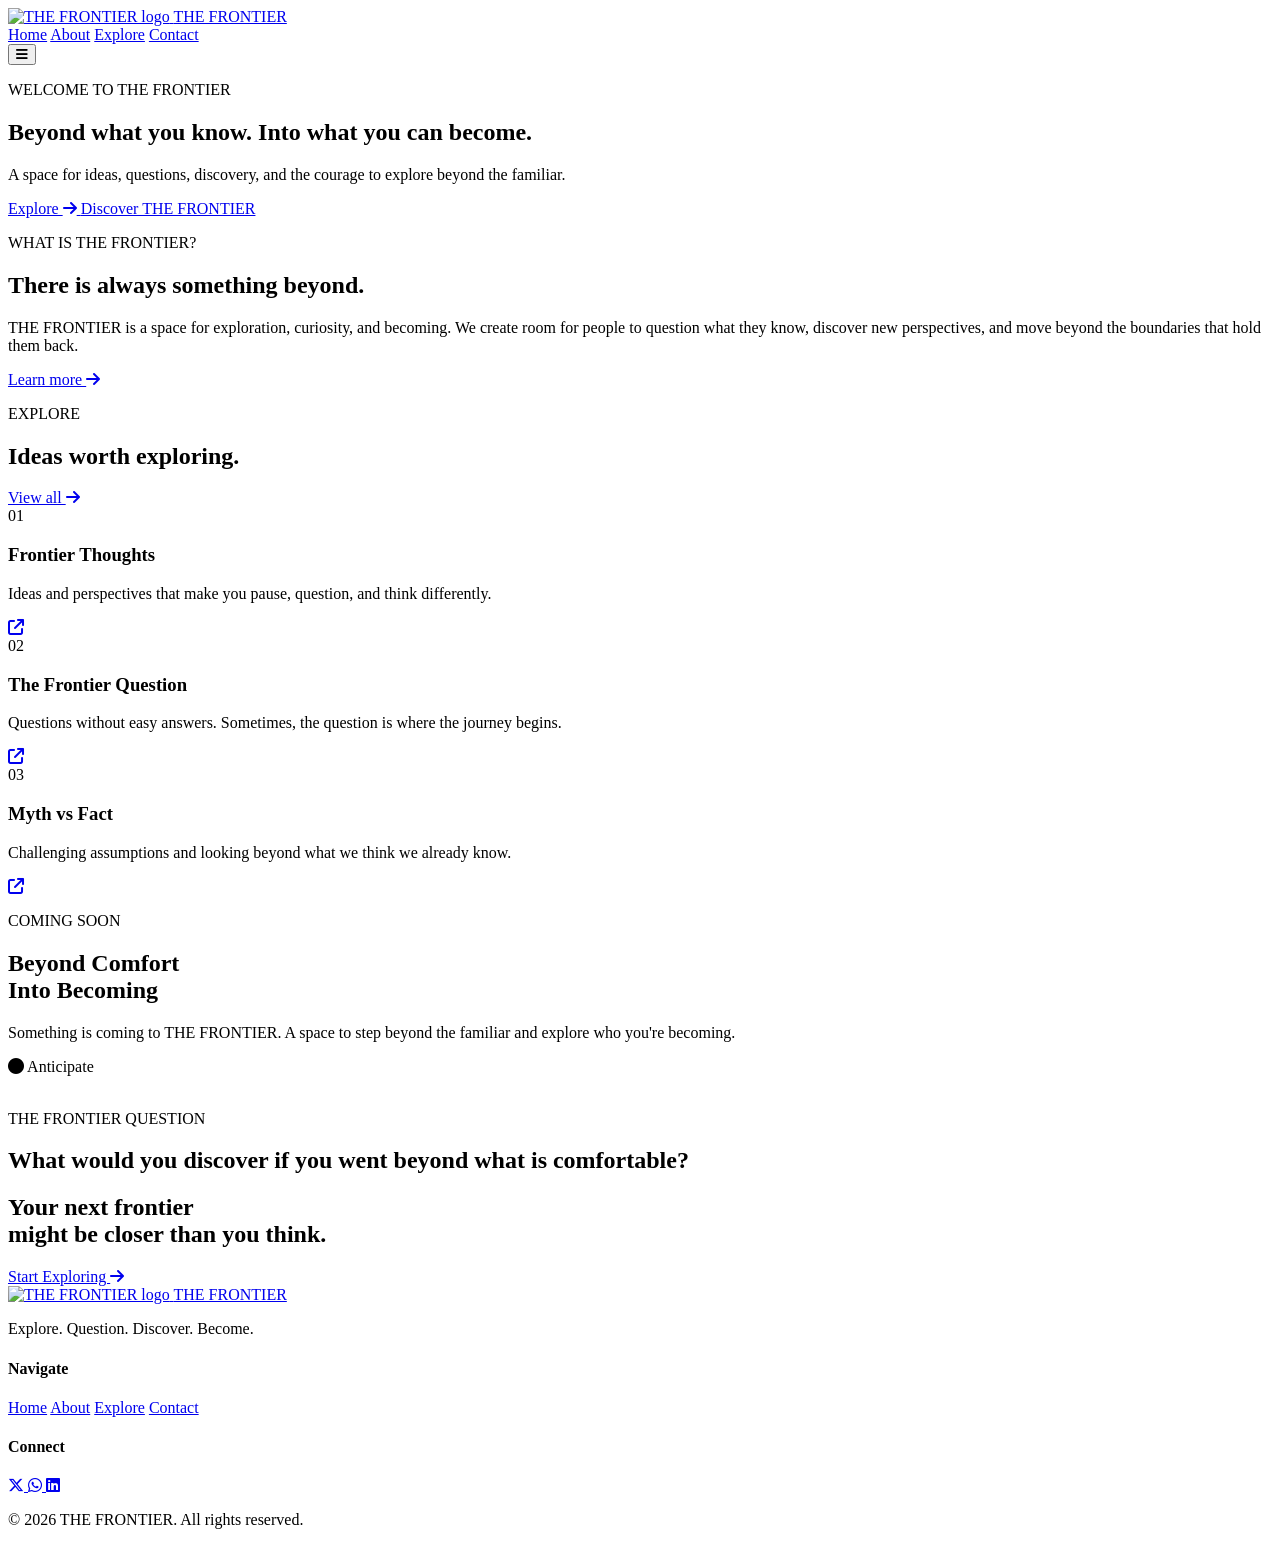
==== index.html @ 78a6743c "Add files via upload" ====
<!DOCTYPE html>
<html lang="en">
<head>
    <meta charset="UTF-8">
    <meta name="viewport" content="width=device-width, initial-scale=1.0">

    <title>THE FRONTIER</title>
    <meta name="description" content="THE FRONTIER - A space to explore, question, discover, and become.">

    <link rel="preconnect" href="https://fonts.googleapis.com">
    <link rel="preconnect" href="https://fonts.gstatic.com" crossorigin>
    <link href="https://fonts.googleapis.com/css2?family=Poppins:wght@400;500;600;700&display=swap" rel="stylesheet">

    <link rel="stylesheet" href="https://cdnjs.cloudflare.com/ajax/libs/font-awesome/6.7.2/css/all.min.css">

    <link rel="stylesheet" href="css/style.css">
</head>

<body>

    <header class="site-header">
        <div class="container nav-container">

            <a href="index.html" class="logo">
                <img src="assets/images/logo.png" alt="THE FRONTIER logo">
                <span>THE FRONTIER</span>
            </a>

            <nav class="main-nav">
                <a href="index.html" class="active">Home</a>
                <a href="about.html">About</a>
                <a href="explore.html">Explore</a>
                <a href="contact.html">Contact</a>
            </nav>

            <button class="menu-toggle" aria-label="Open navigation menu">
                <i class="fa-solid fa-bars"></i>
            </button>

        </div>
    </header>


    <main>

        <section class="hero">
            <div class="container hero-content">

                <p class="eyebrow">WELCOME TO THE FRONTIER</p>

                <h1>
                    Beyond what you know.
                    <span>Into what you can become.</span>
                </h1>

                <p class="hero-text">
                    A space for ideas, questions, discovery, and the courage
                    to explore beyond the familiar.
                </p>

                <div class="hero-buttons">
                    <a href="explore.html" class="btn btn-primary">
                        Explore
                        <i class="fa-solid fa-arrow-right"></i>
                    </a>

                    <a href="about.html" class="btn btn-secondary">
                        Discover THE FRONTIER
                    </a>
                </div>

            </div>
        </section>

        <section class="intro section">
            <div class="container intro-grid">

                <div>
                    <p class="section-label">WHAT IS THE FRONTIER?</p>

                    <h2>
                        There is always something
                        <span>beyond.</span>
                    </h2>
                </div>

                <div class="intro-text">
                    <p>
                        THE FRONTIER is a space for exploration, curiosity,
                        and becoming. We create room for people to question
                        what they know, discover new perspectives, and move
                        beyond the boundaries that hold them back.
                    </p>

                    <a href="about.html" class="text-link">
                        Learn more
                        <i class="fa-solid fa-arrow-right"></i>
                    </a>
                </div>

            </div>
        </section>


        <section class="explore section">
            <div class="container">

                <div class="section-heading">
                    <div>
                        <p class="section-label">EXPLORE</p>
                        <h2>Ideas worth exploring.</h2>
                    </div>

                    <a href="explore.html" class="text-link">
                        View all
                        <i class="fa-solid fa-arrow-right"></i>
                    </a>
                </div>


                <div class="explore-grid">

                    <article class="explore-card">
                        <span class="card-number">01</span>

                        <h3>Frontier Thoughts</h3>

                        <p>
                            Ideas and perspectives that make you pause,
                            question, and think differently.
                        </p>

                        <a href="explore.html" aria-label="Explore Frontier Thoughts">
                            <i class="fa-solid fa-arrow-up-right-from-square"></i>
                        </a>
                    </article>


                    <article class="explore-card">
                        <span class="card-number">02</span>

                        <h3>The Frontier Question</h3>

                        <p>
                            Questions without easy answers. Sometimes,
                            the question is where the journey begins.
                        </p>

                        <a href="explore.html" aria-label="Explore Frontier Questions">
                            <i class="fa-solid fa-arrow-up-right-from-square"></i>
                        </a>
                    </article>


                    <article class="explore-card">
                        <span class="card-number">03</span>

                        <h3>Myth vs Fact</h3>

                        <p>
                            Challenging assumptions and looking beyond
                            what we think we already know.
                        </p>

                        <a href="explore.html" aria-label="Explore Myth vs Fact">
                            <i class="fa-solid fa-arrow-up-right-from-square"></i>
                        </a>
                    </article>

                </div>

            </div>
        </section>


        <section class="program section">
            <div class="container">

                <div class="program-card">

                    <div class="program-content">
                        <p class="section-label">COMING SOON</p>

                        <h2>Beyond Comfort<br>Into Becoming</h2>

                        <p>
                            Something is coming to THE FRONTIER.
                            A space to step beyond the familiar and
                            explore who you're becoming.
                        </p>

                        <span class="program-status">
                            <i class="fa-solid fa-circle"></i>
                            Anticipate
                        </span>
                    </div>

                    <div class="program-mark">
                        <img src="assets/images/logo.png" alt="">
                    </div>

                </div>

            </div>
        </section>


        <section class="question section">
            <div class="container question-content">

                <p class="section-label">THE FRONTIER QUESTION</p>

                <h2>
                    What would you discover
                    if you went beyond
                    what is comfortable?
                </h2>

            </div>
        </section>


        <section class="cta section">
            <div class="container cta-content">

                <h2>Your next frontier<br>might be closer than you think.</h2>

                <a href="explore.html" class="btn btn-primary">
                    Start Exploring
                    <i class="fa-solid fa-arrow-right"></i>
                </a>

            </div>
        </section>

    </main>


    <footer class="site-footer">
        <div class="container footer-content">

            <div class="footer-brand">
                <a href="index.html" class="logo">
                    <img src="assets/images/logo.png" alt="THE FRONTIER logo">
                    <span>THE FRONTIER</span>
                </a>

                <p>
                    Explore. Question. Discover. Become.
                </p>
            </div>


            <div class="footer-links">
                <h4>Navigate</h4>

                <a href="index.html">Home</a>
                <a href="about.html">About</a>
                <a href="explore.html">Explore</a>
                <a href="contact.html">Contact</a>
            </div>


            <div class="footer-socials">
                <h4>Connect</h4>

                <div class="social-icons">

                    <a href="#" aria-label="X">
                        <i class="fa-brands fa-x-twitter"></i>
                    </a>

                    <a href="#" aria-label="WhatsApp">
                        <i class="fa-brands fa-whatsapp"></i>
                    </a>

                    <a href="#" aria-label="LinkedIn">
                        <i class="fa-brands fa-linkedin"></i>
                    </a>

                </div>
            </div>

        </div>

        <div class="container footer-bottom">
            <p>&copy; 2026 THE FRONTIER. All rights reserved.</p>
        </div>
    </footer>

    <script src="js/script.js"></script>

</body>
</html>
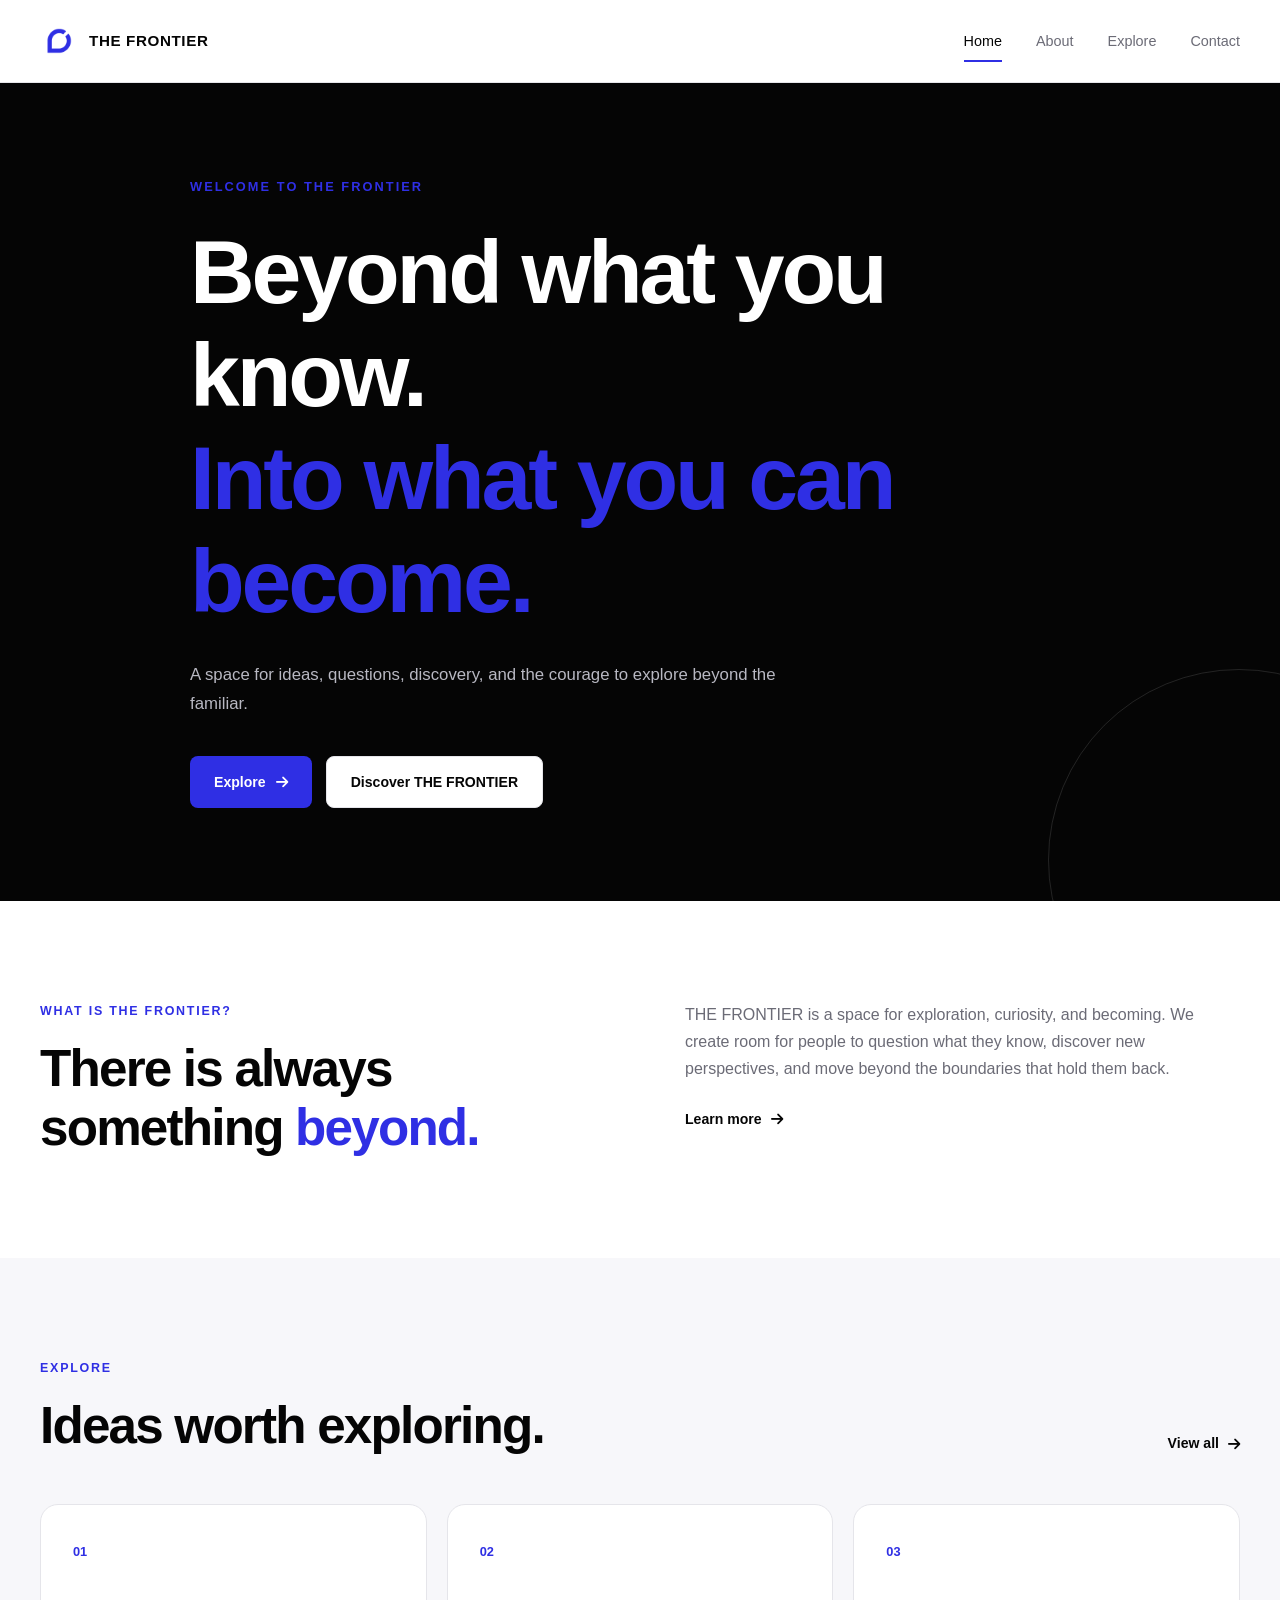
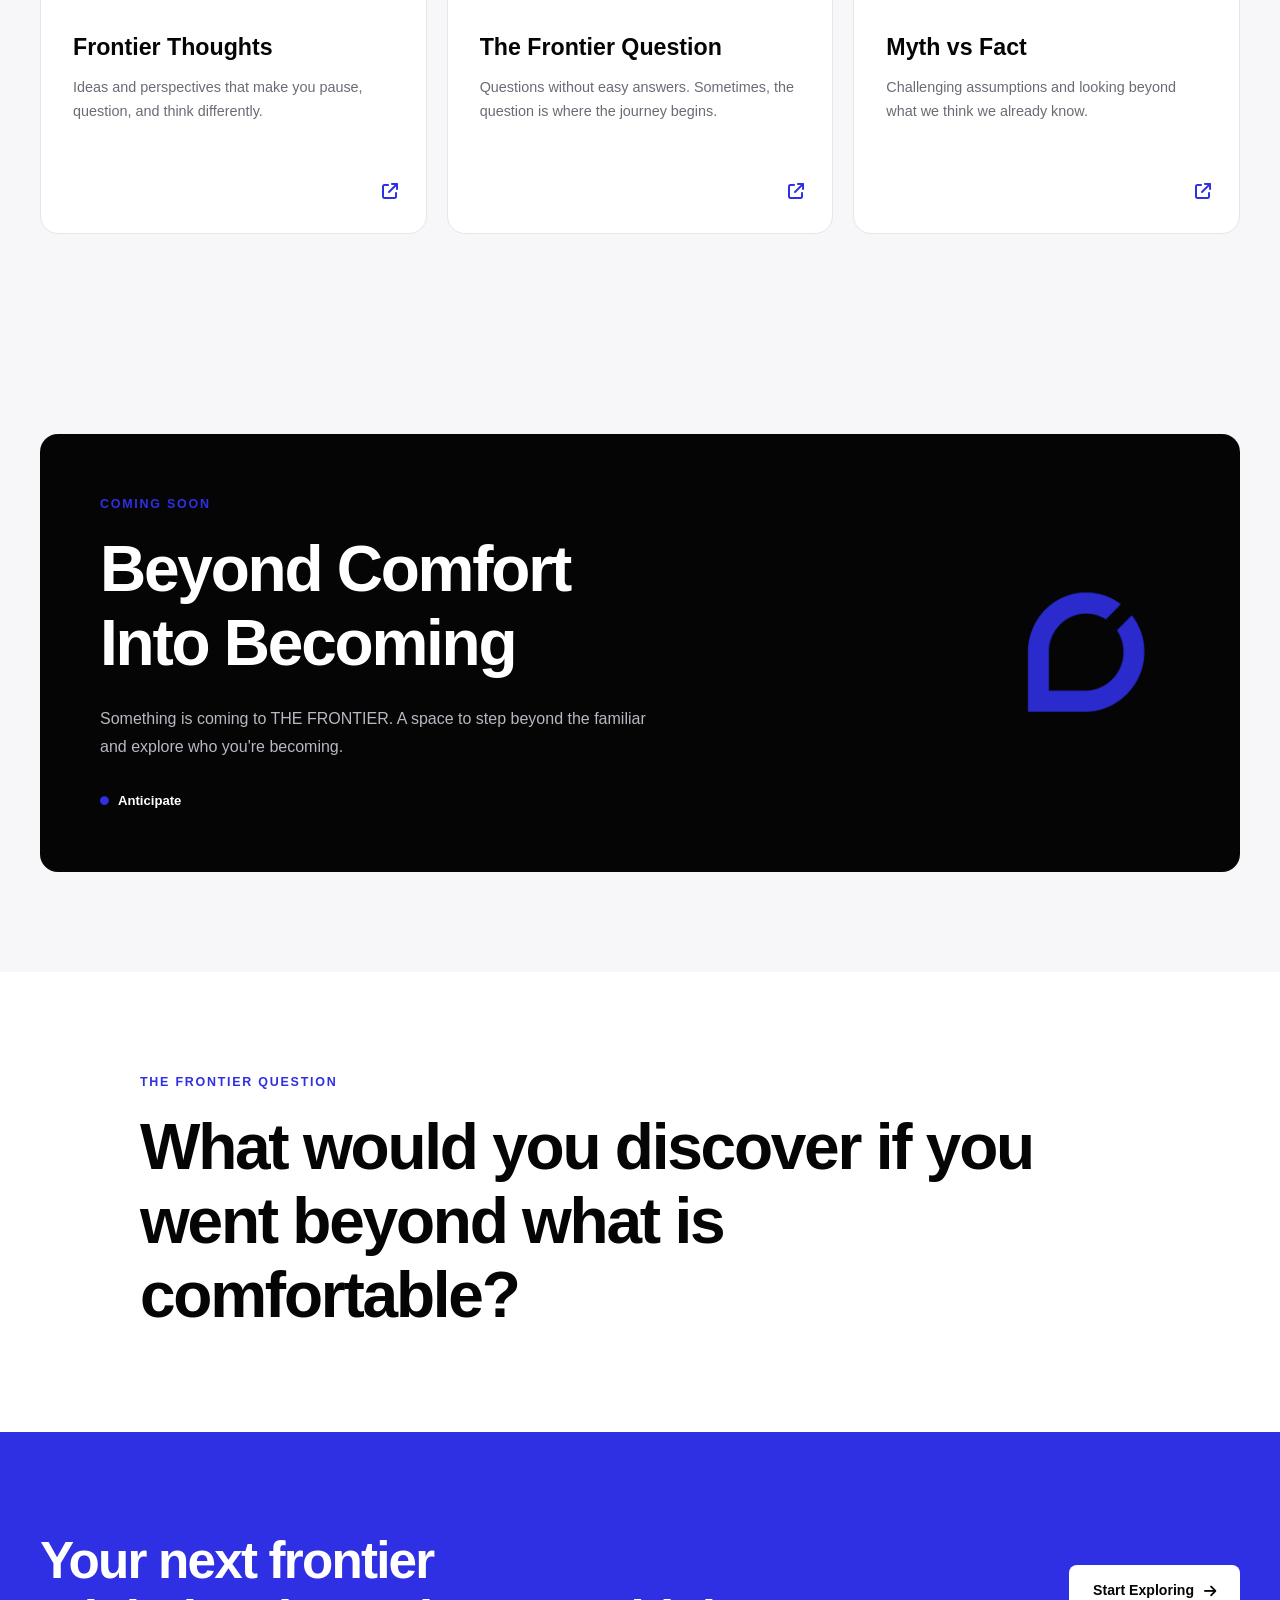
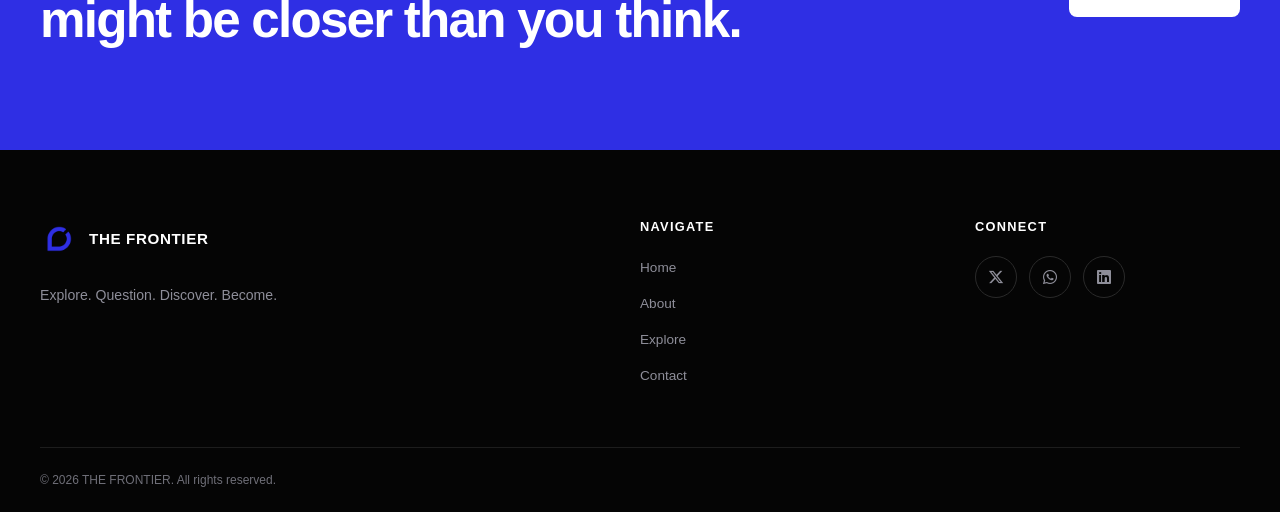
==== commit 96e8b578: "Update index.html" ====
--- a/index.html
+++ b/index.html
@@ -10,6 +10,7 @@
     <link rel="preconnect" href="https://fonts.googleapis.com">
     <link rel="preconnect" href="https://fonts.gstatic.com" crossorigin>
     <link href="https://fonts.googleapis.com/css2?family=Poppins:wght@400;500;600;700&display=swap" rel="stylesheet">
+    <link rel="icon" type="image/png" href="assets/images/logo.png">
 
     <link rel="stylesheet" href="https://cdnjs.cloudflare.com/ajax/libs/font-awesome/6.7.2/css/all.min.css">
 
--- a/css/style.css
+++ b/css/style.css
@@ -0,0 +1,1067 @@
+:root {
+    --royal-blue: #2F2FE4;
+    --black: #050505;
+    --white: #FFFFFF;
+    --light-bg: #F7F7FA;
+    --gray: #6B6B76;
+    --border: #E5E5EA;
+
+    --container: 1200px;
+    --radius: 18px;
+
+    --transition: 0.3s ease;
+}
+
+* {
+    margin: 0;
+    padding: 0;
+    box-sizing: border-box;
+}
+
+html {
+    scroll-behavior: smooth;
+}
+
+body {
+    font-family: "Poppins", sans-serif;
+    background: var(--white);
+    color: var(--black);
+    line-height: 1.7;
+    overflow-x: hidden;
+}
+
+img {
+    max-width: 100%;
+    display: block;
+}
+
+a {
+    color: inherit;
+    text-decoration: none;
+}
+
+button,
+input,
+textarea {
+    font: inherit;
+}
+
+button {
+    border: none;
+    background: none;
+    cursor: pointer;
+}
+
+.container {
+    width: min(100% - 40px, var(--container));
+    margin-inline: auto;
+}
+
+.section {
+    padding: 100px 0;
+}
+
+.section-label {
+    color: var(--royal-blue);
+    font-size: 0.78rem;
+    font-weight: 700;
+    letter-spacing: 0.14em;
+    margin-bottom: 18px;
+}
+
+.eyebrow {
+    color: var(--royal-blue);
+    font-size: 0.8rem;
+    font-weight: 700;
+    letter-spacing: 0.16em;
+    margin-bottom: 24px;
+}
+
+h1,
+h2,
+h3,
+h4 {
+    line-height: 1.15;
+}
+
+h1,
+h2 {
+    letter-spacing: -0.035em;
+}
+
+p {
+    color: var(--gray);
+}
+
+.site-header {
+    position: relative;
+    width: 100%;
+    background: var(--white);
+    border-bottom: 1px solid var(--border);
+    z-index: 1000;
+}
+
+.nav-container {
+    min-height: 82px;
+    display: flex;
+    align-items: center;
+    justify-content: space-between;
+    gap: 30px;
+}
+
+.logo {
+    display: inline-flex;
+    align-items: center;
+    gap: 11px;
+    font-size: 0.95rem;
+    font-weight: 700;
+    letter-spacing: 0.04em;
+}
+
+.logo img {
+    width: 38px;
+    height: 38px;
+    object-fit: contain;
+}
+
+.main-nav {
+    display: flex;
+    align-items: center;
+    gap: 34px;
+}
+
+.main-nav a {
+    position: relative;
+    color: var(--gray);
+    font-size: 0.9rem;
+    font-weight: 500;
+    transition: color var(--transition);
+}
+
+.main-nav a:hover,
+.main-nav a.active {
+    color: var(--black);
+}
+
+.main-nav a.active::after {
+    content: "";
+    position: absolute;
+    left: 0;
+    bottom: -9px;
+    width: 100%;
+    height: 2px;
+    background: var(--royal-blue);
+}
+
+.menu-toggle {
+    display: none;
+    width: 42px;
+    height: 42px;
+    align-items: center;
+    justify-content: center;
+    border: 1px solid var(--border);
+    border-radius: 10px;
+    font-size: 1rem;
+}
+
+.btn {
+    display: inline-flex;
+    align-items: center;
+    justify-content: center;
+    gap: 10px;
+    min-height: 52px;
+    padding: 0 24px;
+    border-radius: 8px;
+    font-size: 0.88rem;
+    font-weight: 600;
+    transition:
+        transform var(--transition),
+        background var(--transition),
+        color var(--transition),
+        border-color var(--transition);
+}
+
+.btn:hover {
+    transform: translateY(-2px);
+}
+
+.btn-primary {
+    background: var(--royal-blue);
+    color: var(--white);
+}
+
+.btn-primary:hover {
+    background: #2424C9;
+}
+
+.btn-secondary {
+    background: var(--white);
+    color: var(--black);
+    border: 1px solid var(--border);
+}
+
+.btn-secondary:hover {
+    border-color: var(--black);
+}
+
+.text-link {
+    display: inline-flex;
+    align-items: center;
+    gap: 9px;
+    color: var(--black);
+    font-size: 0.88rem;
+    font-weight: 600;
+    transition: gap var(--transition);
+}
+
+.text-link:hover {
+    gap: 14px;
+}
+
+.hero {
+    min-height: calc(100vh - 82px);
+    display: flex;
+    align-items: center;
+    position: relative;
+    overflow: hidden;
+    background: var(--black);
+    color: var(--white);
+}
+
+.hero::after {
+    content: "";
+    position: absolute;
+    width: 380px;
+    height: 380px;
+    right: -150px;
+    bottom: -150px;
+    border: 1px solid rgba(255, 255, 255, 0.12);
+    border-radius: 50%;
+}
+
+.hero-content {
+    position: relative;
+    z-index: 1;
+    max-width: 900px;
+}
+
+.hero h1 {
+    max-width: 850px;
+    font-size: clamp(2.8rem, 7vw, 6.5rem);
+    font-weight: 700;
+}
+
+.hero h1 span {
+    display: block;
+    color: var(--royal-blue);
+}
+
+.hero-text {
+    max-width: 620px;
+    margin-top: 28px;
+    color: #B8B8C2;
+    font-size: 1.05rem;
+}
+
+.hero-buttons {
+    display: flex;
+    flex-wrap: wrap;
+    gap: 14px;
+    margin-top: 38px;
+}
+
+.page-hero {
+    padding: 130px 0 110px;
+    background: var(--black);
+    color: var(--white);
+}
+
+.page-hero .container {
+    max-width: var(--container);
+}
+
+.page-hero h1 {
+    max-width: 850px;
+    font-size: clamp(2.7rem, 6vw, 5.8rem);
+}
+
+.page-hero h1 span {
+    display: block;
+    color: var(--royal-blue);
+}
+
+.page-hero > .container > p:last-child {
+    max-width: 650px;
+    margin-top: 28px;
+    color: #B8B8C2;
+    font-size: 1.02rem;
+}
+
+.intro {
+    background: var(--white);
+}
+
+.intro-grid,
+.about-grid {
+    display: grid;
+    grid-template-columns: 1fr 1fr;
+    gap: 90px;
+    align-items: start;
+}
+
+.intro h2,
+.about-grid h2 {
+    max-width: 570px;
+    font-size: clamp(2rem, 4vw, 3.7rem);
+}
+
+.intro h2 span,
+.about-grid h2 span {
+    color: var(--royal-blue);
+}
+
+.intro-text,
+.about-text {
+    max-width: 560px;
+}
+
+.intro-text p,
+.about-text p {
+    margin-bottom: 22px;
+}
+
+.explore {
+    background: var(--light-bg);
+}
+
+.section-heading {
+    display: flex;
+    justify-content: space-between;
+    align-items: end;
+    gap: 30px;
+    margin-bottom: 48px;
+}
+
+.section-heading h2 {
+    font-size: clamp(2rem, 4vw, 3.5rem);
+}
+
+.explore-grid {
+    display: grid;
+    grid-template-columns: repeat(3, 1fr);
+    gap: 20px;
+}
+
+.explore-card,
+.belief-card {
+    position: relative;
+    min-height: 330px;
+    padding: 32px;
+    background: var(--white);
+    border: 1px solid var(--border);
+    border-radius: var(--radius);
+    transition:
+        transform var(--transition),
+        border-color var(--transition);
+}
+
+.explore-card:hover,
+.belief-card:hover {
+    transform: translateY(-5px);
+    border-color: var(--royal-blue);
+}
+
+.card-number,
+.belief-card > span {
+    color: var(--royal-blue);
+    font-size: 0.8rem;
+    font-weight: 700;
+}
+
+.explore-card h3,
+.belief-card h3 {
+    margin-top: 70px;
+    font-size: 1.45rem;
+}
+
+.explore-card p,
+.belief-card p {
+    margin-top: 14px;
+    font-size: 0.9rem;
+}
+
+.explore-card > a {
+    position: absolute;
+    right: 28px;
+    bottom: 28px;
+    color: var(--royal-blue);
+}
+
+.beliefs {
+    background: var(--light-bg);
+}
+
+.beliefs-grid {
+    display: grid;
+    grid-template-columns: repeat(3, 1fr);
+    gap: 20px;
+}
+
+.purpose {
+    background: var(--black);
+    color: var(--white);
+}
+
+.purpose-content {
+    max-width: 900px;
+}
+
+.purpose h2 {
+    font-size: clamp(2.3rem, 5vw, 4.8rem);
+}
+
+.purpose h2 span {
+    color: var(--royal-blue);
+}
+
+.purpose-content > p:last-child {
+    max-width: 650px;
+    margin-top: 30px;
+    color: #B8B8C2;
+}
+
+.explore-intro {
+    background: var(--white);
+}
+
+.explore-intro h2 {
+    max-width: 850px;
+    font-size: clamp(2.3rem, 5vw, 4.6rem);
+}
+
+.content-section {
+    background: var(--light-bg);
+}
+
+.content-grid {
+    display: grid;
+    grid-template-columns: 1.4fr 1fr;
+    gap: 20px;
+}
+
+.content-card {
+    min-height: 350px;
+    padding: 34px;
+    background: var(--white);
+    border: 1px solid var(--border);
+    border-radius: var(--radius);
+}
+
+.content-card.featured {
+    background: var(--black);
+    color: var(--white);
+}
+
+.content-tag {
+    color: var(--royal-blue);
+    font-size: 0.72rem;
+    font-weight: 700;
+    letter-spacing: 0.14em;
+}
+
+.content-card h3 {
+    max-width: 650px;
+    margin-top: 60px;
+    font-size: clamp(1.5rem, 3vw, 2.5rem);
+}
+
+.content-card p {
+    margin-top: 18px;
+}
+
+.content-card.featured p {
+    color: #B8B8C2;
+}
+
+.content-card a {
+    display: inline-flex;
+    align-items: center;
+    gap: 9px;
+    margin-top: 28px;
+    color: var(--royal-blue);
+    font-size: 0.85rem;
+    font-weight: 600;
+}
+
+.question,
+.question-section {
+    background: var(--white);
+}
+
+.question-content {
+    max-width: 1000px;
+}
+
+.question h2 {
+    max-width: 900px;
+    font-size: clamp(2.2rem, 5vw, 5rem);
+}
+
+.question-box {
+    position: relative;
+    padding: 70px;
+    background: var(--royal-blue);
+    color: var(--white);
+    border-radius: var(--radius);
+    overflow: hidden;
+}
+
+.question-box::after {
+    content: "?";
+    position: absolute;
+    right: 30px;
+    bottom: -80px;
+    color: rgba(255, 255, 255, 0.08);
+    font-size: 18rem;
+    font-weight: 700;
+    line-height: 1;
+}
+
+.question-mark {
+    font-size: 1rem;
+    font-weight: 700;
+}
+
+.question-box h2 {
+    position: relative;
+    z-index: 1;
+    max-width: 850px;
+    margin-top: 25px;
+    font-size: clamp(2rem, 4.5vw, 4.2rem);
+}
+
+.question-box p {
+    position: relative;
+    z-index: 1;
+    max-width: 600px;
+    margin-top: 24px;
+    color: rgba(255, 255, 255, 0.75);
+}
+
+.myth-fact-card {
+    display: grid;
+    grid-template-columns: 1fr 1fr;
+    border: 1px solid var(--border);
+    border-radius: var(--radius);
+    overflow: hidden;
+}
+
+.myth,
+.fact {
+    padding: 50px;
+}
+
+.myth {
+    background: var(--black);
+    color: var(--white);
+}
+
+.fact {
+    background: var(--white);
+}
+
+.myth span,
+.fact span {
+    color: var(--royal-blue);
+    font-size: 0.75rem;
+    font-weight: 700;
+    letter-spacing: 0.14em;
+}
+
+.myth h3,
+.fact h3 {
+    margin-top: 50px;
+    font-size: clamp(1.4rem, 3vw, 2.2rem);
+}
+
+.program {
+    background: var(--light-bg);
+}
+
+.program-card {
+    position: relative;
+    min-height: 420px;
+    display: flex;
+    align-items: center;
+    justify-content: space-between;
+    gap: 50px;
+    padding: 60px;
+    background: var(--black);
+    color: var(--white);
+    border-radius: var(--radius);
+    overflow: hidden;
+}
+
+.program-content {
+    position: relative;
+    z-index: 2;
+    max-width: 700px;
+}
+
+.program-content h2 {
+    font-size: clamp(2.3rem, 5vw, 4.7rem);
+}
+
+.program-content > p:not(.section-label) {
+    max-width: 560px;
+    margin-top: 25px;
+    color: #B8B8C2;
+}
+
+.program-status {
+    display: inline-flex;
+    align-items: center;
+    gap: 9px;
+    margin-top: 30px;
+    color: var(--white);
+    font-size: 0.82rem;
+    font-weight: 600;
+}
+
+.program-status i {
+    color: var(--royal-blue);
+    font-size: 0.55rem;
+}
+
+.program-mark {
+    position: relative;
+    z-index: 1;
+    flex-shrink: 0;
+}
+
+.program-mark img {
+    width: 190px;
+    opacity: 0.9;
+}
+
+.contact-section {
+    background: var(--white);
+}
+
+.contact-grid {
+    display: grid;
+    grid-template-columns: 0.9fr 1.1fr;
+    gap: 100px;
+}
+
+.contact-info h2 {
+    max-width: 550px;
+    font-size: clamp(2.2rem, 4vw, 4rem);
+}
+
+.contact-info > p:not(.section-label) {
+    max-width: 530px;
+    margin-top: 24px;
+}
+
+.contact-socials {
+    margin-top: 45px;
+    border-top: 1px solid var(--border);
+}
+
+.social-link {
+    display: flex;
+    align-items: center;
+    justify-content: space-between;
+    padding: 19px 0;
+    border-bottom: 1px solid var(--border);
+    transition: color var(--transition);
+}
+
+.social-link:hover {
+    color: var(--royal-blue);
+}
+
+.social-link span {
+    display: flex;
+    align-items: center;
+    gap: 13px;
+    font-weight: 600;
+}
+
+.contact-form-wrapper {
+    padding: 40px;
+    background: var(--light-bg);
+    border-radius: var(--radius);
+}
+
+.contact-form {
+    margin-top: 25px;
+}
+
+.form-group {
+    margin-bottom: 22px;
+}
+
+.form-group label {
+    display: block;
+    margin-bottom: 8px;
+    font-size: 0.82rem;
+    font-weight: 600;
+}
+
+.form-group input,
+.form-group textarea {
+    width: 100%;
+    border: 1px solid var(--border);
+    border-radius: 8px;
+    padding: 14px 16px;
+    outline: none;
+    background: var(--white);
+    color: var(--black);
+    transition: border-color var(--transition);
+}
+
+.form-group input:focus,
+.form-group textarea:focus {
+    border-color: var(--royal-blue);
+}
+
+.form-group textarea {
+    resize: vertical;
+    min-height: 150px;
+}
+
+.cta {
+    background: var(--royal-blue);
+    color: var(--white);
+}
+
+.cta-content {
+    display: flex;
+    align-items: center;
+    justify-content: space-between;
+    gap: 40px;
+}
+
+.cta h2 {
+    font-size: clamp(2rem, 4vw, 4rem);
+}
+
+.cta .btn-primary {
+    background: var(--white);
+    color: var(--black);
+    flex-shrink: 0;
+}
+
+.cta .btn-primary:hover {
+    background: #F0F0F0;
+}
+
+.site-footer {
+    background: var(--black);
+    color: var(--white);
+    padding-top: 70px;
+}
+
+.footer-content {
+    display: grid;
+    grid-template-columns: 2fr 1fr 1fr;
+    gap: 70px;
+    padding-bottom: 60px;
+}
+
+.footer-brand p {
+    max-width: 300px;
+    margin-top: 18px;
+    color: #8E8E99;
+    font-size: 0.88rem;
+}
+
+.footer-links,
+.footer-socials {
+    display: flex;
+    flex-direction: column;
+    gap: 13px;
+}
+
+.footer-links h4,
+.footer-socials h4 {
+    margin-bottom: 8px;
+    color: var(--white);
+    font-size: 0.8rem;
+    letter-spacing: 0.1em;
+    text-transform: uppercase;
+}
+
+.footer-links a {
+    width: fit-content;
+    color: #8E8E99;
+    font-size: 0.85rem;
+    transition: color var(--transition);
+}
+
+.footer-links a:hover {
+    color: var(--white);
+}
+
+.social-icons {
+    display: flex;
+    gap: 12px;
+}
+
+.social-icons a {
+    width: 42px;
+    height: 42px;
+    display: flex;
+    align-items: center;
+    justify-content: center;
+    border: 1px solid #2A2A2A;
+    border-radius: 50%;
+    color: #8E8E99;
+    transition:
+        color var(--transition),
+        border-color var(--transition);
+}
+
+.social-icons a:hover {
+    color: var(--white);
+    border-color: var(--royal-blue);
+}
+
+.footer-bottom {
+    padding: 22px 0;
+    border-top: 1px solid #1D1D1D;
+}
+
+.footer-bottom p {
+    color: #6F6F78;
+    font-size: 0.75rem;
+}
+
+@media (max-width: 900px) {
+
+    .section {
+        padding: 80px 0;
+    }
+
+    .main-nav {
+        gap: 20px;
+    }
+
+    .intro-grid,
+    .about-grid,
+    .contact-grid {
+        grid-template-columns: 1fr;
+        gap: 45px;
+    }
+
+    .explore-grid,
+    .beliefs-grid {
+        grid-template-columns: 1fr 1fr;
+    }
+
+    .content-grid {
+        grid-template-columns: 1fr;
+    }
+
+    .program-card {
+        padding: 45px;
+    }
+
+    .program-mark img {
+        width: 140px;
+    }
+
+    .footer-content {
+        grid-template-columns: 1.5fr 1fr 1fr;
+        gap: 35px;
+    }
+}
+
+@media (max-width: 700px) {
+
+    .container {
+        width: min(100% - 28px, var(--container));
+    }
+
+    .section {
+        padding: 65px 0;
+    }
+
+    .nav-container {
+        min-height: 70px;
+    }
+
+    .logo {
+        font-size: 0.82rem;
+    }
+
+    .logo img {
+        width: 32px;
+        height: 32px;
+    }
+
+    .main-nav {
+        position: absolute;
+        top: 70px;
+        left: 14px;
+        right: 14px;
+
+        display: none;
+        flex-direction: column;
+        align-items: stretch;
+        gap: 0;
+
+        padding: 10px;
+        background: var(--white);
+        border: 1px solid var(--border);
+        border-radius: 12px;
+        box-shadow: 0 15px 40px rgba(0, 0, 0, 0.08);
+    }
+
+    .main-nav.show {
+        display: flex;
+    }
+
+    .main-nav a {
+        padding: 13px 12px;
+    }
+
+    .main-nav a.active::after {
+        display: none;
+    }
+
+    .menu-toggle {
+        display: flex;
+    }
+
+    .hero {
+        min-height: calc(100svh - 70px);
+    }
+
+    .hero h1 {
+        font-size: clamp(2.5rem, 13vw, 4.2rem);
+    }
+
+    .hero-text {
+        font-size: 0.92rem;
+    }
+
+    .hero-buttons {
+        flex-direction: column;
+        align-items: stretch;
+    }
+
+    .hero-buttons .btn {
+        width: 100%;
+    }
+
+    .page-hero {
+        padding: 90px 0 75px;
+    }
+
+    .page-hero h1 {
+        font-size: clamp(2.5rem, 12vw, 4rem);
+    }
+
+    .section-heading {
+        flex-direction: column;
+        align-items: flex-start;
+        gap: 15px;
+        margin-bottom: 30px;
+    }
+
+    .explore-grid,
+    .beliefs-grid {
+        grid-template-columns: 1fr;
+    }
+
+    .explore-card,
+    .belief-card {
+        min-height: 280px;
+    }
+
+    .question-box {
+        padding: 40px 28px;
+    }
+
+    .question-box::after {
+        right: -15px;
+        bottom: -45px;
+        font-size: 11rem;
+    }
+
+    .myth-fact-card {
+        grid-template-columns: 1fr;
+    }
+
+    .myth,
+    .fact {
+        padding: 35px 28px;
+    }
+
+    .myth h3,
+    .fact h3 {
+        margin-top: 35px;
+    }
+
+    .program-card {
+        min-height: auto;
+        padding: 40px 28px;
+        flex-direction: column;
+        align-items: flex-start;
+    }
+
+    .program-mark {
+        position: absolute;
+        right: 25px;
+        bottom: 25px;
+        opacity: 0.5;
+    }
+
+    .program-mark img {
+        width: 100px;
+    }
+
+    .contact-form-wrapper {
+        padding: 28px 22px;
+    }
+
+    .cta-content {
+        flex-direction: column;
+        align-items: flex-start;
+    }
+
+    .cta .btn {
+        width: 100%;
+    }
+
+    .footer-content {
+        grid-template-columns: 1fr;
+        gap: 40px;
+        padding-bottom: 45px;
+    }
+
+}
+
+@media (max-width: 380px) {
+
+    .container {
+        width: min(100% - 22px, var(--container));
+    }
+
+    .hero h1,
+    .page-hero h1 {
+        font-size: 2.35rem;
+    }
+
+    .btn {
+        padding: 0 18px;
+    }
+
+    .program-card {
+        padding: 32px 22px;
+    }
+
+}
